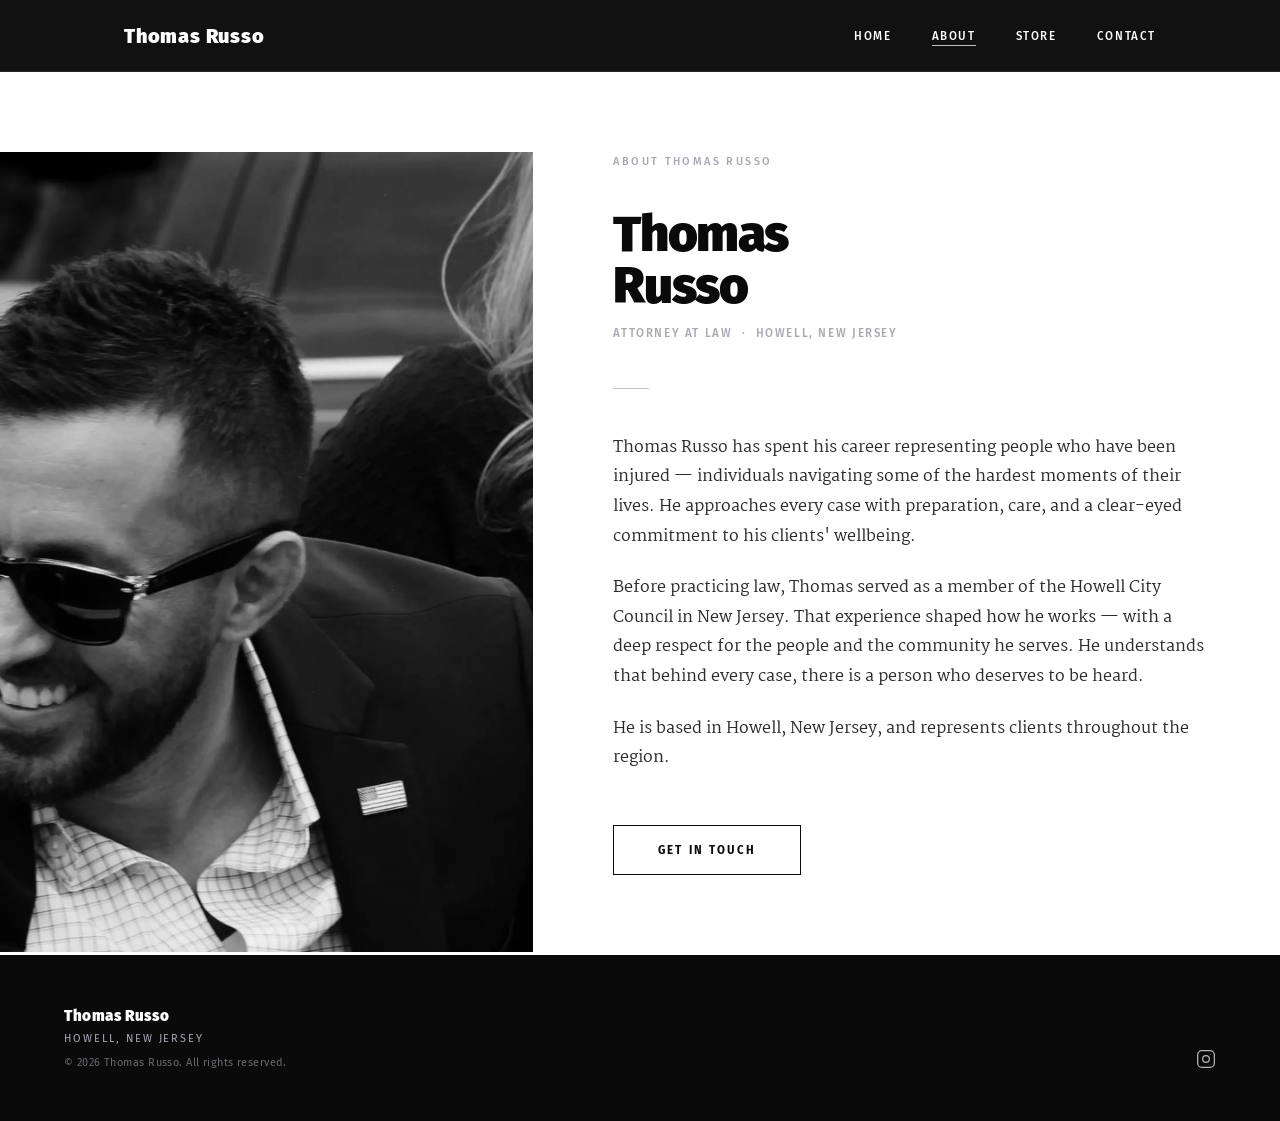
==== about.html @ a5fe7c0f "Add files via upload" ====
<!DOCTYPE html>
<html lang="en">
<head>
  <meta charset="UTF-8" />
  <meta name="viewport" content="width=device-width, initial-scale=1.0" />
  <title>About — Thomas Russo | Attorney at Law</title>
  <meta name="description" content="Learn about Thomas Russo, a personal injury attorney and former Howell City Council Member based in Howell, New Jersey." />
  <link rel="stylesheet" href="style.css" />
</head>
<body>

  <!-- ─── Navigation ──────────────────────────────────────── -->
  <nav class="nav">
    <div class="nav-inner">
      <a href="index.html" class="nav-logo">Thomas Russo</a>
      <ul class="nav-links" id="navLinks">
        <li><a href="index.html">Home</a></li>
        <li><a href="about.html" class="active">About</a></li>
        <li><a href="store.html">Store</a></li>
        <li><a href="contact.html">Contact</a></li>
      </ul>
      <button class="nav-toggle" id="navToggle" aria-label="Toggle navigation">
        <span></span>
        <span></span>
        <span></span>
      </button>
    </div>
  </nav>

  <!-- ─── Split Layout ─────────────────────────────────────── -->
  <div class="about-split">

    <!-- Left: Image -->
    <div class="about-image-col">
      <img src="images/about.webp" alt="Thomas Russo, Attorney at Law" />
    </div>

    <!-- Right: Content -->
    <div class="about-content-col">
      <div class="about-eyebrow">
        <p class="label">About Thomas Russo</p>
      </div>

      <h1 class="about-name">Thomas<br>Russo</h1>
      <p class="about-title-tag">Attorney at Law &nbsp;·&nbsp; Howell, New Jersey</p>

      <div class="about-divider"></div>

      <div class="about-bio">
        <p>
          Thomas Russo has spent his career representing people who have been injured — individuals navigating some of the hardest moments of their lives. He approaches every case with preparation, care, and a clear-eyed commitment to his clients' wellbeing.
        </p>
        <p>
          Before practicing law, Thomas served as a member of the Howell City Council in New Jersey. That experience shaped how he works — with a deep respect for the people and the community he serves. He understands that behind every case, there is a person who deserves to be heard.
        </p>
        <p>
          He is based in Howell, New Jersey, and represents clients throughout the region.
        </p>
      </div>

      <div class="about-cta">
        <a href="contact.html" class="btn">Get in Touch</a>
      </div>
    </div>

  </div>

  <!-- ─── Footer ───────────────────────────────────────────── -->
  <footer class="footer">
    <div class="footer-inner">
      <div class="footer-left">
        <span class="footer-name">Thomas Russo</span>
        <span class="footer-location">Howell, New Jersey</span>
        <span class="footer-copy">&copy; 2026 Thomas Russo. All rights reserved.</span>
      </div>
      <a href="https://www.instagram.com/thomasrussoesquire/" class="footer-instagram" target="_blank" rel="noopener" aria-label="Instagram">
        <svg viewBox="0 0 24 24" fill="none" stroke="currentColor" stroke-width="1.5" stroke-linecap="round" stroke-linejoin="round">
          <rect x="2" y="2" width="20" height="20" rx="5" ry="5"/>
          <circle cx="12" cy="12" r="4"/>
          <circle cx="17.5" cy="6.5" r="0.5" fill="currentColor" stroke="none"/>
        </svg>
      </a>
    </div>
  </footer>

  <script>
    const toggle = document.getElementById('navToggle');
    const links  = document.getElementById('navLinks');
    toggle.addEventListener('click', () => {
      links.classList.toggle('open');
      toggle.classList.toggle('open');
    });
  </script>

</body>
</html>
---- style.css ----
/* ============================================================
   THOMAS RUSSO — thomasrussonj.com
   style.css
   ============================================================ */

@import url('https://fonts.googleapis.com/css2?family=Fira+Sans:wght@400;500;700;900&family=Martel:wght@400&display=swap');

/* ─── Variables ──────────────────────────────────────────── */
:root {
  --black:         #0a0a0a;
  --white:         #ffffff;
  --silver-light:  #e8e8ed;
  --silver-mid:    #c0c0c0;
  --silver-dark:   #a8a8b3;
  --silver-subtle: #f5f5f7;
  --text-muted:    #555560;
  --nav-height:    72px;
  --max-w:         1160px;
  --pad-x:         clamp(24px, 5vw, 80px);
}

/* ─── Reset ──────────────────────────────────────────────── */
*, *::before, *::after { box-sizing: border-box; margin: 0; padding: 0; }
html { scroll-behavior: smooth; }
body {
  font-family: 'Martel', Georgia, serif;
  font-weight: 400;
  color: var(--black);
  background: var(--white);
  -webkit-font-smoothing: antialiased;
  -moz-osx-font-smoothing: grayscale;
}
img { display: block; max-width: 100%; }
a { color: inherit; text-decoration: none; }
ul { list-style: none; }

/* ─── Type Scale ─────────────────────────────────────────── */
h1 { font-family: 'Fira Sans', sans-serif; font-weight: 900; }
h2 { font-family: 'Fira Sans', sans-serif; font-weight: 700; }
p  { line-height: 1.85; }

/* ─── Utilities ──────────────────────────────────────────── */
.label {
  font-family: 'Fira Sans', sans-serif;
  font-weight: 500;
  font-size: 0.68rem;
  letter-spacing: 0.22em;
  text-transform: uppercase;
  color: var(--silver-dark);
}

/* ─── Navigation ─────────────────────────────────────────── */
.nav {
  position: sticky;
  top: 0;
  z-index: 200;
  height: var(--nav-height);
  background: rgba(10, 10, 10, 0.97);
  backdrop-filter: blur(8px);
  -webkit-backdrop-filter: blur(8px);
  border-bottom: 1px solid rgba(168,168,179,0.15);
  display: flex;
  align-items: center;
}
.nav-inner {
  max-width: var(--max-w);
  margin: 0 auto;
  padding: 0 var(--pad-x);
  width: 100%;
  display: flex;
  align-items: center;
  justify-content: space-between;
}
.nav-logo {
  font-family: 'Fira Sans', sans-serif;
  font-weight: 900;
  font-size: 1.25rem;
  letter-spacing: 0.04em;
  color: var(--white);
  flex-shrink: 0;
}
.nav-links {
  display: flex;
  gap: 40px;
}
.nav-links a {
  font-family: 'Fira Sans', sans-serif;
  font-weight: 500;
  font-size: 0.72rem;
  letter-spacing: 0.14em;
  text-transform: uppercase;
  color: var(--white);
  position: relative;
  padding-bottom: 3px;
  transition: color 0.2s;
}
.nav-links a::after {
  content: '';
  position: absolute;
  bottom: 0;
  left: 0;
  width: 0;
  height: 1px;
  background: var(--silver-mid);
  transition: width 0.35s ease;
}
.nav-links a:hover::after,
.nav-links a.active::after {
  width: 100%;
}

.nav-toggle {
  display: none;
  flex-direction: column;
  gap: 6px;
  cursor: pointer;
  background: none;
  border: none;
  padding: 4px;
}
.nav-toggle span {
  display: block;
  width: 22px;
  height: 1px;
  background: var(--white);
  transition: all 0.3s ease;
}
.nav-toggle.open span:nth-child(1) { transform: translateY(7px) rotate(45deg); }
.nav-toggle.open span:nth-child(2) { opacity: 0; }
.nav-toggle.open span:nth-child(3) { transform: translateY(-7px) rotate(-45deg); }

/* ─── Footer ─────────────────────────────────────────────── */
.footer {
  background: var(--black);
  color: var(--white);
  padding: 52px var(--pad-x);
}
.footer-inner {
  max-width: var(--max-w);
  margin: 0 auto;
  display: flex;
  align-items: flex-end;
  justify-content: space-between;
  flex-wrap: wrap;
  gap: 24px;
}
.footer-left { display: flex; flex-direction: column; gap: 7px; }
.footer-name {
  font-family: 'Fira Sans', sans-serif;
  font-weight: 900;
  font-size: 0.95rem;
  letter-spacing: 0.04em;
}
.footer-location {
  font-family: 'Fira Sans', sans-serif;
  font-weight: 400;
  font-size: 0.68rem;
  letter-spacing: 0.18em;
  text-transform: uppercase;
  color: var(--silver-dark);
}
.footer-copy {
  font-family: 'Fira Sans', sans-serif;
  font-weight: 400;
  font-size: 0.68rem;
  color: rgba(168,168,179,0.6);
  letter-spacing: 0.04em;
  margin-top: 4px;
}
.footer-instagram {
  display: flex;
  align-items: center;
  color: var(--white);
  opacity: 0.7;
  transition: opacity 0.25s;
}
.footer-instagram:hover { opacity: 1; }
.footer-instagram svg { width: 20px; height: 20px; }

/* ─── Home Page ──────────────────────────────────────────── */
.hero {
  position: relative;
  height: calc(100vh - var(--nav-height));
  min-height: 600px;
  background: url('images/hero.webp') left center / cover no-repeat;
  display: flex;
  align-items: center;
  justify-content: flex-end;
  overflow: hidden;
}
.hero::before {
  content: '';
  position: absolute;
  inset: 0;
  background: linear-gradient(
    to right,
    rgba(10,10,10,0.0)  0%,
    rgba(10,10,10,0.1)  30%,
    rgba(10,10,10,0.55) 55%,
    rgba(10,10,10,0.88) 100%
  );
}
.hero-content {
  position: relative;
  z-index: 1;
  text-align: right;
  padding: 48px var(--pad-x) 48px 40px;
  max-width: 560px;
  animation: fadeUp 1s ease both;
}
@keyframes fadeUp {
  from { opacity: 0; transform: translateY(20px); }
  to   { opacity: 1; transform: translateY(0); }
}
.hero-eyebrow {
  font-family: 'Fira Sans', sans-serif;
  font-weight: 500;
  font-size: 0.75rem;
  letter-spacing: 0.26em;
  text-transform: uppercase;
  color: var(--silver-dark);
  margin-bottom: 22px;
}
.hero-rule {
  width: 40px;
  height: 1px;
  background: var(--silver-mid);
  margin: 0 0 22px auto;
}
.hero-name {
  font-family: 'Fira Sans', sans-serif;
  font-weight: 900;
  font-size: clamp(3.5rem, 7.5vw, 7rem);
  color: var(--white);
  line-height: 0.95;
  letter-spacing: -0.03em;
  margin-bottom: 24px;
}
.hero-title {
  font-family: 'Fira Sans', sans-serif;
  font-weight: 700;
  font-size: clamp(1rem, 1.8vw, 1.3rem);
  color: var(--silver-mid);
  letter-spacing: 0.02em;
  margin-bottom: 14px;
  line-height: 1.4;
}
.hero-location {
  font-family: 'Fira Sans', sans-serif;
  font-weight: 400;
  font-size: 0.75rem;
  letter-spacing: 0.24em;
  text-transform: uppercase;
  color: var(--silver-dark);
}

.section-intro {
  padding: 110px var(--pad-x);
}
.section-intro-inner {
  max-width: var(--max-w);
  margin: 0 auto;
  display: grid;
  grid-template-columns: 200px 1fr;
  gap: 80px;
  align-items: start;
}
.section-intro-left {
  padding-top: 6px;
  display: flex;
  flex-direction: column;
  gap: 16px;
}
.intro-rule {
  width: 32px;
  height: 1px;
  background: var(--silver-mid);
}
.section-intro-body {
  font-size: clamp(1.05rem, 1.5vw, 1.2rem);
  color: #2a2a2a;
  line-height: 1.9;
}

.section-credential {
  border-top: 1px solid var(--silver-light);
  border-bottom: 1px solid var(--silver-light);
  background: var(--silver-subtle);
  padding: 90px var(--pad-x);
}
.section-credential-inner {
  max-width: var(--max-w);
  margin: 0 auto;
  display: grid;
  grid-template-columns: 1fr 1fr;
  gap: 80px;
  align-items: center;
}
.credential-heading {
  font-size: clamp(1.6rem, 3vw, 2.4rem);
  letter-spacing: -0.02em;
  line-height: 1.15;
}
.credential-body {
  color: var(--text-muted);
  font-size: 1rem;
  margin-bottom: 28px;
}
.credential-tag {
  display: flex;
  align-items: center;
  gap: 12px;
}
.credential-tag-line {
  width: 28px;
  height: 1px;
  background: var(--silver-mid);
}
.credential-tag-text {
  font-family: 'Fira Sans', sans-serif;
  font-weight: 500;
  font-size: 0.65rem;
  letter-spacing: 0.2em;
  text-transform: uppercase;
  color: var(--silver-dark);
}

.section-cta {
  padding: 110px var(--pad-x);
  text-align: center;
}
.section-cta-inner { max-width: 580px; margin: 0 auto; }
.cta-heading {
  font-size: clamp(1.8rem, 3.5vw, 2.8rem);
  letter-spacing: -0.025em;
  line-height: 1.1;
  margin-bottom: 20px;
}
.cta-sub {
  color: var(--text-muted);
  font-size: 1rem;
  margin-bottom: 44px;
}
.btn {
  display: inline-block;
  font-family: 'Fira Sans', sans-serif;
  font-weight: 700;
  font-size: 0.72rem;
  letter-spacing: 0.18em;
  text-transform: uppercase;
  padding: 17px 44px;
  border: 1px solid var(--black);
  color: var(--black);
  background: transparent;
  cursor: pointer;
  transition: background 0.28s, color 0.28s;
}
.btn:hover {
  background: var(--black);
  color: var(--white);
}
/* ─── About Page ─────────────────────────────────────────── */

.about-split {
  display: grid;
  grid-template-columns: 5fr 7fr;
  align-items: start;
}
.about-image-col {
  align-self: start;
  padding-top: 80px;
}
.about-image-col img {
  width: 100%;
  height: auto;
  display: block;
}
.about-content-col {
  padding: 80px 70px 80px 80px;
  display: flex;
  flex-direction: column;
}
.about-eyebrow { margin-bottom: 36px; }
.about-name {
  font-size: clamp(2.2rem, 4vw, 3.2rem);
  letter-spacing: -0.025em;
  line-height: 1.02;
  margin-bottom: 10px;
}
.about-title-tag {
  font-family: 'Fira Sans', sans-serif;
  font-weight: 500;
  font-size: 0.72rem;
  letter-spacing: 0.14em;
  text-transform: uppercase;
  color: var(--silver-dark);
  margin-bottom: 44px;
}
.about-divider {
  width: 36px;
  height: 1px;
  background: var(--silver-mid);
  margin-bottom: 44px;
}
.about-bio {
  display: flex;
  flex-direction: column;
  gap: 22px;
  margin-bottom: 52px;
}
.about-bio p { color: #2c2c2c; font-size: 1rem; }

/* ─── Store Page ─────────────────────────────────────────── */

.store-hero {
  min-height: calc(100vh - var(--nav-height));
  background: var(--black);
  display: flex;
  align-items: center;
  justify-content: center;
  padding: 80px var(--pad-x);
  position: relative;
  overflow: hidden;
}
.store-hero::before {
  content: '';
  position: absolute;
  inset: 0;
  background:
    linear-gradient(to bottom, rgba(0,0,0,0.72) 0%, rgba(0,0,0,0.55) 50%, rgba(0,0,0,0.72) 100%),
    url('images/book.webp') center center / cover no-repeat;
}
.store-hero::after {
  content: '';
  position: absolute;
  top: 40px;
  left: 40px;
  right: 40px;
  bottom: 40px;
  border: 1px solid rgba(168,168,179,0.08);
  pointer-events: none;
}
.store-inner {
  position: relative;
  z-index: 1;
  text-align: center;
  max-width: 720px;
}
.store-badge {
  display: inline-flex;
  align-items: center;
  gap: 12px;
  border: 1px solid rgba(168,168,179,0.25);
  padding: 9px 22px;
  margin-bottom: 56px;
}
.store-badge-dot {
  width: 5px;
  height: 5px;
  border-radius: 50%;
  background: var(--silver-dark);
  animation: pulse 2.6s ease-in-out infinite;
  flex-shrink: 0;
}
@keyframes pulse {
  0%, 100% { opacity: 1; transform: scale(1); }
  50%       { opacity: 0.3; transform: scale(0.7); }
}
.store-badge-text {
  font-family: 'Fira Sans', sans-serif;
  font-weight: 500;
  font-size: 0.63rem;
  letter-spacing: 0.28em;
  text-transform: uppercase;
  color: var(--silver-dark);
}
.store-eyebrow {
  font-family: 'Fira Sans', sans-serif;
  font-weight: 500;
  font-size: 0.65rem;
  letter-spacing: 0.24em;
  text-transform: uppercase;
  color: rgba(168,168,179,0.5);
  margin-bottom: 20px;
}
.store-heading {
  font-family: 'Fira Sans', sans-serif;
  font-weight: 900;
  font-size: clamp(3rem, 7vw, 6.5rem);
  color: var(--white);
  letter-spacing: -0.035em;
  line-height: 0.92;
  margin-bottom: 40px;
}
.store-rule {
  width: 1px;
  height: 56px;
  background: linear-gradient(to bottom, rgba(168,168,179,0.5), transparent);
  margin: 0 auto 40px;
}
.store-description {
  font-family: 'Martel', serif;
  color: rgba(255,255,255,0.45);
  font-size: 1rem;
  line-height: 1.9;
  max-width: 440px;
  margin: 0 auto;
}
.store-year {
  display: inline-block;
  margin-top: 48px;
  font-family: 'Fira Sans', sans-serif;
  font-weight: 700;
  font-size: 0.68rem;
  letter-spacing: 0.22em;
  text-transform: uppercase;
  color: rgba(168,168,179,0.35);
  border-top: 1px solid rgba(168,168,179,0.15);
  padding-top: 20px;
}

/* ─── Contact Page ───────────────────────────────────────── */

.contact-page {
  padding: 100px var(--pad-x) 120px;
  min-height: calc(100vh - var(--nav-height));
}
.contact-inner {
  max-width: var(--max-w);
  margin: 0 auto;
  display: grid;
  grid-template-columns: 1fr 1.7fr;
  gap: 100px;
  align-items: start;
}
.contact-left { padding-top: 8px; }
.contact-heading {
  font-size: clamp(2.8rem, 6vw, 5rem);
  letter-spacing: -0.025em;
  line-height: 1.05;
  margin-bottom: 20px;
}
.contact-divider {
  width: 32px;
  height: 1px;
  background: var(--silver-mid);
  margin: 24px 0 28px;
}
.contact-desc {
  color: var(--text-muted);
  font-size: 1rem;
  margin-bottom: 52px;
}
.contact-meta { display: flex; flex-direction: column; gap: 20px; }
.contact-meta-item { display: flex; flex-direction: column; gap: 5px; }
.contact-meta-label {
  font-family: 'Fira Sans', sans-serif;
  font-weight: 500;
  font-size: 0.62rem;
  letter-spacing: 0.22em;
  text-transform: uppercase;
  color: var(--silver-dark);
}
.contact-meta-value {
  font-family: 'Fira Sans', sans-serif;
  font-weight: 400;
  font-size: 0.9rem;
  color: var(--black);
}
.contact-meta-link {
  display: inline-flex;
  align-items: center;
  gap: 8px;
  font-family: 'Fira Sans', sans-serif;
  font-size: 0.9rem;
  color: var(--black);
  transition: color 0.2s;
}
.contact-meta-link:hover { color: var(--silver-dark); }
.contact-meta-link svg { width: 15px; height: 15px; flex-shrink: 0; }

.contact-right {
  background: var(--silver-subtle);
  border: 1px solid var(--silver-light);
  padding: 52px 48px;
}

.contact-form { display: flex; flex-direction: column; gap: 32px; }
.form-group { display: flex; flex-direction: column; gap: 10px; }
.form-label {
  font-family: 'Fira Sans', sans-serif;
  font-weight: 500;
  font-size: 0.65rem;
  letter-spacing: 0.2em;
  text-transform: uppercase;
  color: var(--black);
}
.form-input,
.form-textarea {
  width: 100%;
  padding: 12px 0;
  font-family: 'Martel', serif;
  font-size: 1rem;
  color: var(--black);
  background: transparent;
  border: none;
  border-bottom: 1px solid var(--silver-light);
  outline: none;
  transition: border-color 0.25s;
  resize: none;
  -webkit-appearance: none;
}
.form-input::placeholder,
.form-textarea::placeholder {
  color: var(--silver-dark);
  font-size: 0.9rem;
}
.form-input:focus,
.form-textarea:focus {
  border-bottom-color: var(--black);
}
.form-textarea { min-height: 130px; }
.form-submit {
  align-self: stretch;
  margin-top: 8px;
  font-family: 'Fira Sans', sans-serif;
  font-weight: 700;
  font-size: 0.78rem;
  letter-spacing: 0.2em;
  text-transform: uppercase;
  padding: 22px 44px;
  background: var(--black);
  color: var(--white);
  border: 1px solid var(--black);
  cursor: pointer;
  transition: background 0.28s, color 0.28s;
}
.form-submit:hover {
  background: transparent;
  color: var(--black);
}

/* ─── Responsive ─────────────────────────────────────────── */

@media (max-width: 960px) {
  .section-intro-inner {
    grid-template-columns: 1fr;
    gap: 32px;
  }
  .section-credential-inner {
    grid-template-columns: 1fr;
    gap: 40px;
  }
  .contact-inner {
    grid-template-columns: 1fr;
    gap: 60px;
  }
}

@media (max-width: 640px) {
  :root { --nav-height: 64px; }

  .nav-links {
    display: none;
    position: fixed;
    top: var(--nav-height);
    left: 0;
    right: 0;
    background: var(--white);
    border-bottom: 1px solid var(--silver-light);
    flex-direction: column;
    padding: 28px var(--pad-x) 32px;
    gap: 24px;
    box-shadow: 0 8px 24px rgba(0,0,0,0.06);
  }
  .nav-links.open { display: flex; background: var(--black); border-bottom-color: rgba(168,168,179,0.15); }
  .nav-links a { font-size: 0.85rem; }
  .nav-toggle { display: flex; }

  .hero-content {
    max-width: 100%;
    padding: 32px 24px;
  }
  .hero-name { font-size: clamp(2.6rem, 11vw, 4rem); }

  .section-intro,
  .section-credential,
  .section-cta { padding: 72px var(--pad-x); }

  .about-split {
    grid-template-columns: 1fr;
  }
  .about-image-col {
    width: 100%;
    overflow: hidden;
    padding-top: 0;
  }
  .about-image-col img {
    display: block;
    margin-top: -150px;
  }
  .about-content-col {
    padding: 48px var(--pad-x) 64px;
  }
  .about-cta {
    text-align: center;
  }

  .store-hero::after { display: none; }

  .contact-page { padding: 72px var(--pad-x) 96px; }
  .contact-heading { font-size: clamp(3rem, 7vw, 6.5rem); }

  .footer-inner { flex-direction: column; align-items: flex-start; }
}
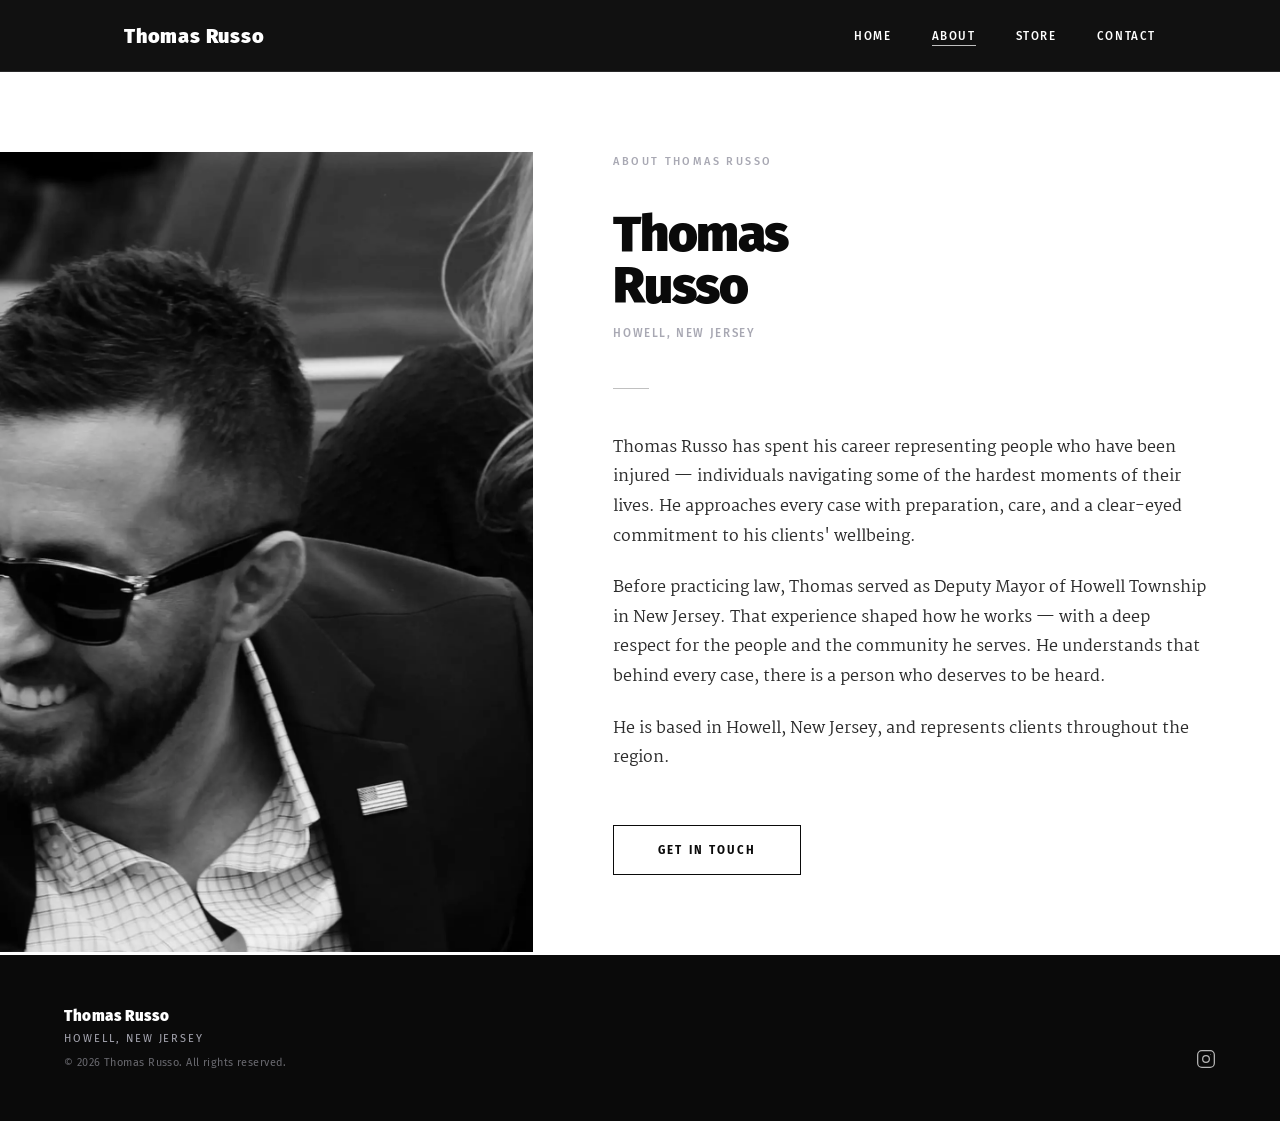
==== commit 62d54a21: "Update about.html" ====
--- a/about.html
+++ b/about.html
@@ -3,8 +3,8 @@
 <head>
   <meta charset="UTF-8" />
   <meta name="viewport" content="width=device-width, initial-scale=1.0" />
-  <title>About — Thomas Russo | Attorney at Law</title>
-  <meta name="description" content="Learn about Thomas Russo, a personal injury attorney and former Howell City Council Member based in Howell, New Jersey." />
+  <title>About — Thomas Russo</title>
+  <meta name="description" content="Learn about Thomas Russo, a former Deputy Mayor of Howell Township based in Howell, New Jersey." />
   <link rel="stylesheet" href="style.css" />
 </head>
 <body>
@@ -32,7 +32,7 @@
 
     <!-- Left: Image -->
     <div class="about-image-col">
-      <img src="images/about.webp" alt="Thomas Russo, Attorney at Law" />
+      <img src="images/about.webp" alt="Thomas Russo" />
     </div>
 
     <!-- Right: Content -->
@@ -42,7 +42,7 @@
       </div>
 
       <h1 class="about-name">Thomas<br>Russo</h1>
-      <p class="about-title-tag">Attorney at Law &nbsp;·&nbsp; Howell, New Jersey</p>
+      <p class="about-title-tag">Howell, New Jersey</p>
 
       <div class="about-divider"></div>
 
@@ -51,7 +51,7 @@
           Thomas Russo has spent his career representing people who have been injured — individuals navigating some of the hardest moments of their lives. He approaches every case with preparation, care, and a clear-eyed commitment to his clients' wellbeing.
         </p>
         <p>
-          Before practicing law, Thomas served as a member of the Howell City Council in New Jersey. That experience shaped how he works — with a deep respect for the people and the community he serves. He understands that behind every case, there is a person who deserves to be heard.
+          Before practicing law, Thomas served as Deputy Mayor of Howell Township in New Jersey. That experience shaped how he works — with a deep respect for the people and the community he serves. He understands that behind every case, there is a person who deserves to be heard.
         </p>
         <p>
           He is based in Howell, New Jersey, and represents clients throughout the region.
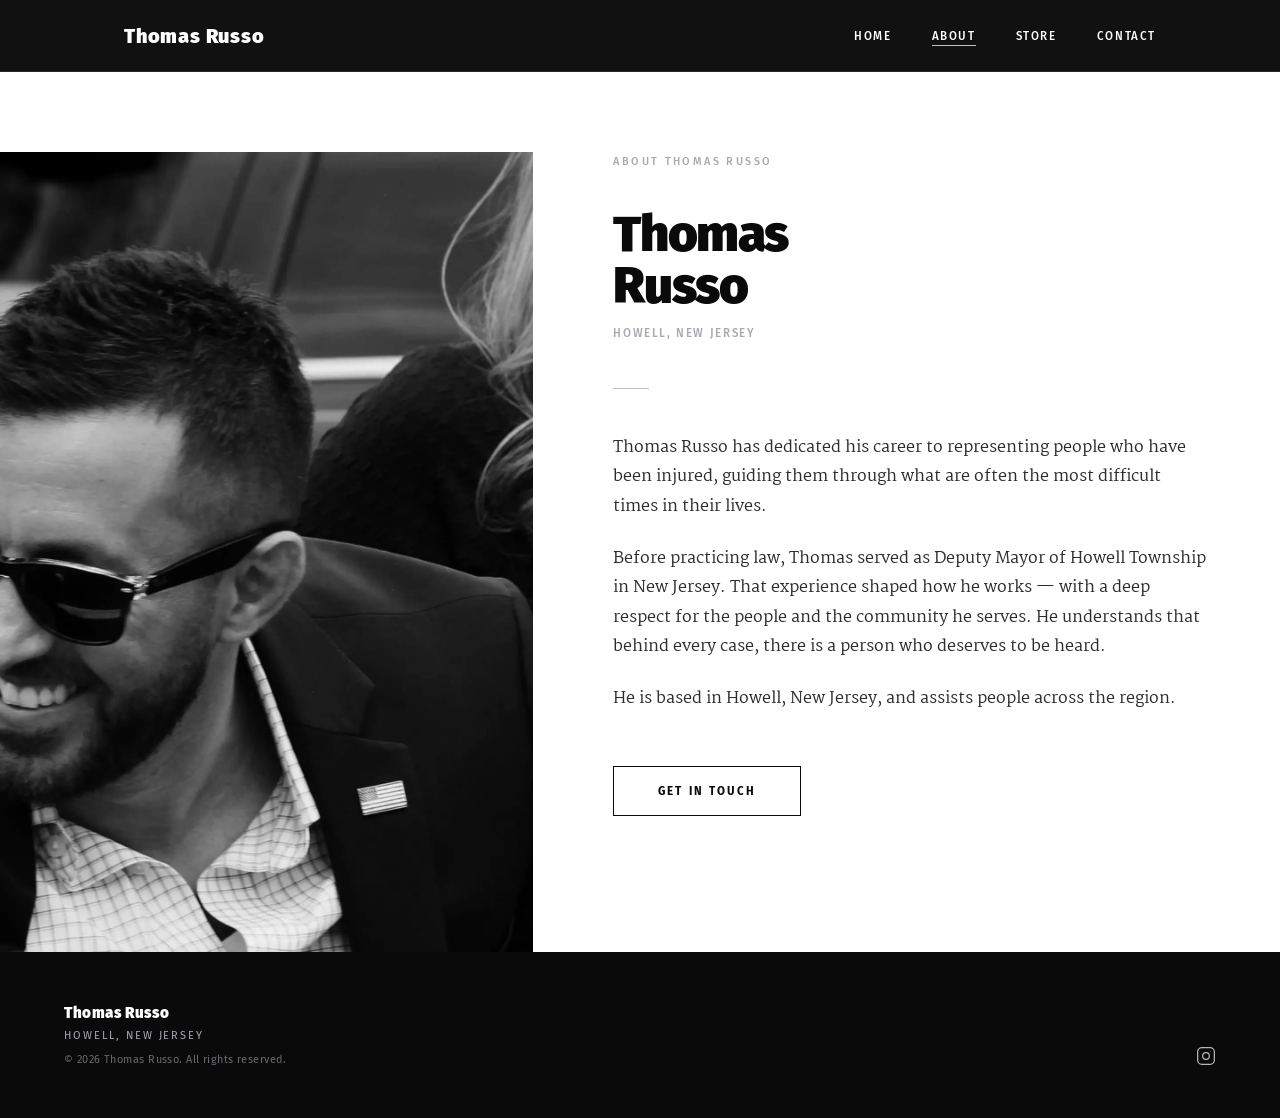
==== commit 90365ce3: "Update about.html" ====
--- a/about.html
+++ b/about.html
@@ -48,13 +48,13 @@
 
       <div class="about-bio">
         <p>
-          Thomas Russo has spent his career representing people who have been injured — individuals navigating some of the hardest moments of their lives. He approaches every case with preparation, care, and a clear-eyed commitment to his clients' wellbeing.
+          Thomas Russo has dedicated his career to representing people who have been injured, guiding them through what are often the most difficult times in their lives.
         </p>
         <p>
           Before practicing law, Thomas served as Deputy Mayor of Howell Township in New Jersey. That experience shaped how he works — with a deep respect for the people and the community he serves. He understands that behind every case, there is a person who deserves to be heard.
         </p>
         <p>
-          He is based in Howell, New Jersey, and represents clients throughout the region.
+          He is based in Howell, New Jersey, and assists people across the region.
         </p>
       </div>
 
